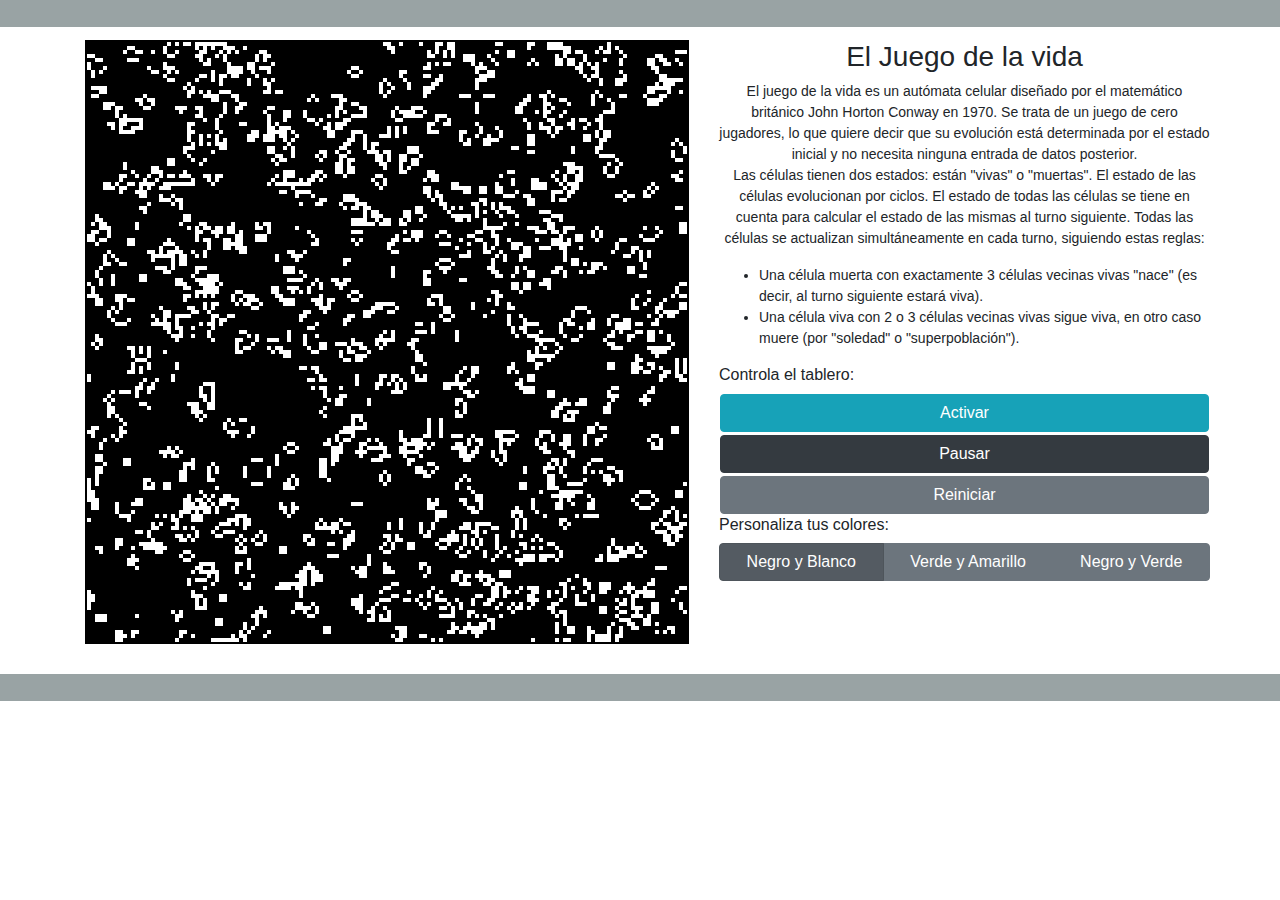
==== index.html @ 7025881b "Rename juego-de-la-vida.html to index.html" ====
<html>

<head>
    <title>El Juego de la Vida</title>
    <!-- Required meta tags -->
    <meta charset="utf-8">
    <meta name="viewport" content="width=device-width, initial-scale=1, shrink-to-fit=no">

    <!-- Bootstrap CSS -->
    <link rel="stylesheet" href="css/styles.css">
    <link rel="stylesheet" href="https://stackpath.bootstrapcdn.com/bootstrap/4.4.1/css/bootstrap.min.css" integrity="sha384-Vkoo8x4CGsO3+Hhxv8T/Q5PaXtkKtu6ug5TOeNV6gBiFeWPGFN9MuhOf23Q9Ifjh" crossorigin="anonymous">

    <!-- Script Del Juego -->
    <script src='js/classAgente.js'></script>
    <script src='js/juego.js'></script>
</head>

<body onload='inicializa();'>
    <div id="margenUp" class="margen">

    </div>
    <div class="container" style="margin-top: 1%;">
        <div class="row">
            <div class="col-md">
                <canvas id='canvas' style='border:2px solid #000000;'></canvas>
            </div>

            <div class="col-md" id="columna-input" style="margin-left: 15px;">
                <div>
                    <h3 style="text-align: center;">El Juego de la vida</h3>
                </div>
                <div class="row" id="texto-informativo" style="font-size: 14;">
                    <p>El juego de la vida es un autómata celular diseñado por el matemático británico John Horton Conway en 1970. Se trata de un juego de cero jugadores, lo que quiere decir que su evolución está determinada por el estado inicial y no necesita ninguna entrada de datos posterior.
                        <br> Las células tienen dos estados: están "vivas" o "muertas". El estado de las células evolucionan por ciclos. El estado de todas las células se tiene en cuenta para calcular el estado de las mismas al turno siguiente. Todas las células se actualizan simultáneamente en cada turno, siguiendo estas reglas:</p>
                    <ul>
                        <li>Una célula muerta con exactamente 3 células vecinas vivas "nace" (es decir, al turno siguiente estará viva).</li>
                        <li>Una célula viva con 2 o 3 células vecinas vivas sigue viva, en otro caso muere (por "soledad" o "superpoblación").</li>
                    </ul>

                </div>
                <div class="row">
                    <div>
                        <h6>Controla el tablero: </h6></div>
                    <button type="button" class="btn btn-info btn-block" style="margin: 0.3%;" onclick="activar()">Activar</button>
                    <button type="button" class="btn btn-dark btn-block" style="margin: 0.3%;" onclick="pausar()">Pausar</button>
                    <button type="button" class="btn btn-secondary btn-block" style="margin: 0.3%;" onclick="reiniciar()">Reiniciar</button>
                </div>

                <div class="row">
                    <h6>Personaliza tus colores: </h6>
                    <div class="btn-group btn-group-toggle btn-block" data-toggle="buttons">
                        <label class="btn btn-secondary active">
                            <input type="radio" onclick="colorOpcionUno()" checked>Negro y Blanco
                        </label>
                        <label class="btn btn-secondary">
                            <input type="radio" onclick="colorOpcionDos()">Verde y Amarillo
                        </label>
                        <label class="btn btn-secondary">
                            <input type="radio" onclick="colorOpcionTres()">Negro y Verde
                        </label>
                    </div>
                </div>
            </div>
        </div>
        </div>  
        </div>
        <div id="margenDown" class="margen" style="position: fix; bottom: 0; margin-top: 30px;">
        </div>
        

        <!-- Optional JavaScript -->
        <!-- jQuery first, then Popper.js, then Bootstrap JS -->
        <script src="https://code.jquery.com/jquery-3.4.1.slim.min.js" integrity="sha384-J6qa4849blE2+poT4WnyKhv5vZF5SrPo0iEjwBvKU7imGFAV0wwj1yYfoRSJoZ+n" crossorigin="anonymous"></script>
        <script src="https://cdn.jsdelivr.net/npm/popper.js@1.16.0/dist/umd/popper.min.js" integrity="sha384-Q6E9RHvbIyZFJoft+2mJbHaEWldlvI9IOYy5n3zV9zzTtmI3UksdQRVvoxMfooAo" crossorigin="anonymous"></script>
        <script src="https://stackpath.bootstrapcdn.com/bootstrap/4.4.1/js/bootstrap.min.js" integrity="sha384-wfSDF2E50Y2D1uUdj0O3uMBJnjuUD4Ih7YwaYd1iqfktj0Uod8GCExl3Og8ifwB6" crossorigin="anonymous"></script>
</body>

</html>
---- css/styles.css ----
@media(min-width: 675px) and (max-width: 800px){
    #canvas{
    width: 100%;
    }
    #columna-input{
        margin-bottom: 3%;
    }
}

@media(max-width:675px){
    #canvas{
    width: 80%;
    }
    #columna-input{
        margin-top: 3%;
        margin-bottom: 3%;
    }
    #texto-informativo{
        margin-top: 1%;
    }
}

.margen{
    background-color:#99A3A4;
    height: 3%;
    width: cover;

}

p{
    text-align: center;
}
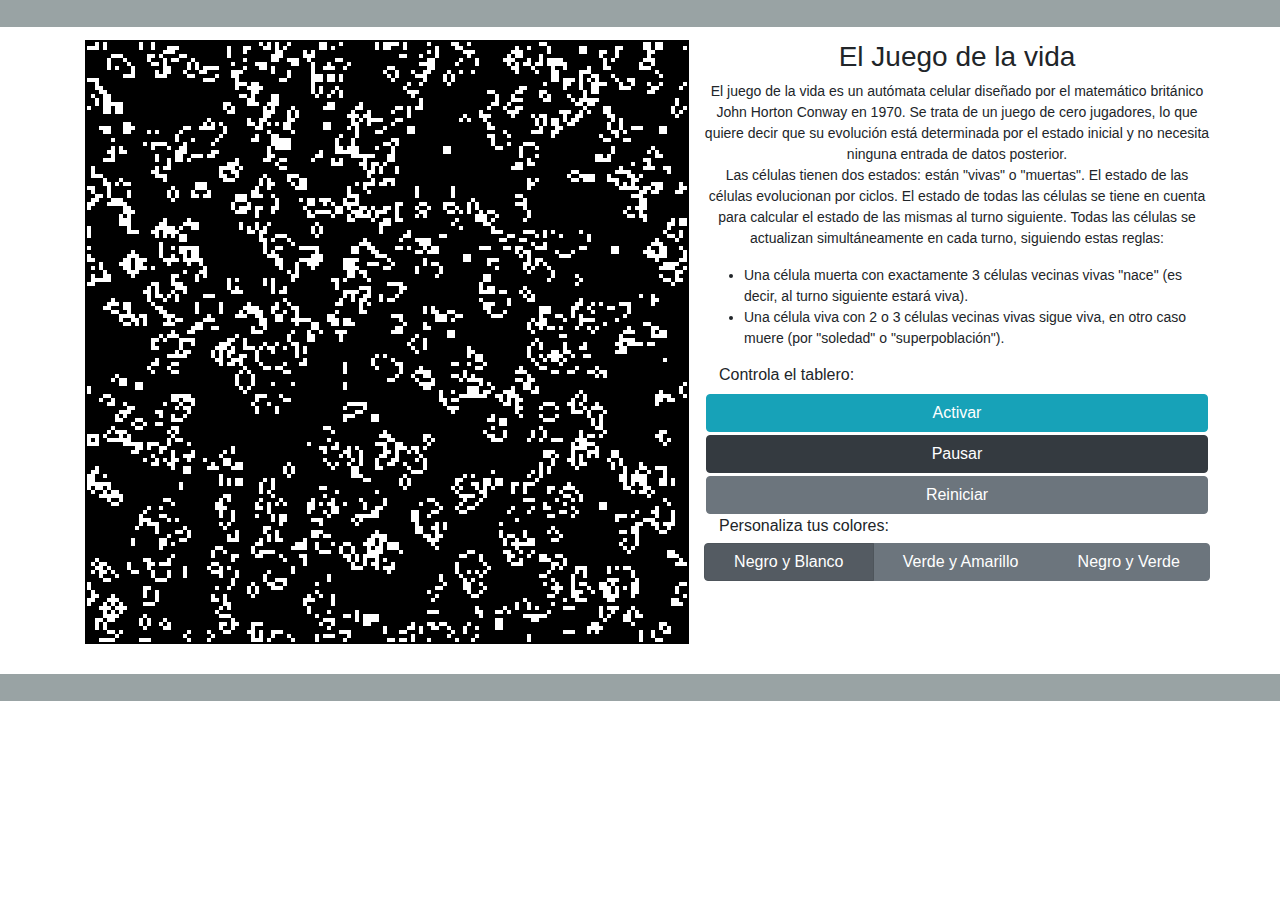
==== commit 305cce26: "Update index.html" ====
--- a/index.html
+++ b/index.html
@@ -8,7 +8,8 @@
 
     <!-- Bootstrap CSS -->
     <link rel="stylesheet" href="css/styles.css">
-    <link rel="stylesheet" href="https://stackpath.bootstrapcdn.com/bootstrap/4.4.1/css/bootstrap.min.css" integrity="sha384-Vkoo8x4CGsO3+Hhxv8T/Q5PaXtkKtu6ug5TOeNV6gBiFeWPGFN9MuhOf23Q9Ifjh" crossorigin="anonymous">
+    <link rel="stylesheet" href="https://stackpath.bootstrapcdn.com/bootstrap/4.4.1/css/bootstrap.min.css"
+        integrity="sha384-Vkoo8x4CGsO3+Hhxv8T/Q5PaXtkKtu6ug5TOeNV6gBiFeWPGFN9MuhOf23Q9Ifjh" crossorigin="anonymous">
 
     <!-- Script Del Juego -->
     <script src='js/classAgente.js'></script>
@@ -16,38 +17,50 @@
 </head>
 
 <body onload='inicializa();'>
-    <div id="margenUp" class="margen">
+    <div id="margenUp" class="margen"></div>
 
-    </div>
     <div class="container" style="margin-top: 1%;">
         <div class="row">
             <div class="col-md">
                 <canvas id='canvas' style='border:2px solid #000000;'></canvas>
             </div>
 
-            <div class="col-md" id="columna-input" style="margin-left: 15px;">
+            <div class="col-md" id="columna-input">
                 <div>
                     <h3 style="text-align: center;">El Juego de la vida</h3>
                 </div>
                 <div class="row" id="texto-informativo" style="font-size: 14;">
-                    <p>El juego de la vida es un autómata celular diseñado por el matemático británico John Horton Conway en 1970. Se trata de un juego de cero jugadores, lo que quiere decir que su evolución está determinada por el estado inicial y no necesita ninguna entrada de datos posterior.
-                        <br> Las células tienen dos estados: están "vivas" o "muertas". El estado de las células evolucionan por ciclos. El estado de todas las células se tiene en cuenta para calcular el estado de las mismas al turno siguiente. Todas las células se actualizan simultáneamente en cada turno, siguiendo estas reglas:</p>
+                    <p>El juego de la vida es un autómata celular diseñado por el matemático británico John Horton
+                        Conway en 1970. Se trata de un juego de cero jugadores, lo que quiere decir que su evolución
+                        está determinada por el estado inicial y no necesita ninguna entrada de datos posterior.
+                        <br> Las células tienen dos estados: están "vivas" o "muertas". El estado de las células
+                        evolucionan por ciclos. El estado de todas las células se tiene en cuenta para calcular el
+                        estado de las mismas al turno siguiente. Todas las células se actualizan simultáneamente en cada
+                        turno, siguiendo estas reglas:</p>
                     <ul>
-                        <li>Una célula muerta con exactamente 3 células vecinas vivas "nace" (es decir, al turno siguiente estará viva).</li>
-                        <li>Una célula viva con 2 o 3 células vecinas vivas sigue viva, en otro caso muere (por "soledad" o "superpoblación").</li>
+                        <li>Una célula muerta con exactamente 3 células vecinas vivas "nace" (es decir, al turno
+                            siguiente estará viva).</li>
+                        <li>Una célula viva con 2 o 3 células vecinas vivas sigue viva, en otro caso muere (por
+                            "soledad" o "superpoblación").</li>
                     </ul>
 
                 </div>
+                <div>
+                    <h6>Controla el tablero: </h6>
+                </div>
                 <div class="row">
-                    <div>
-                        <h6>Controla el tablero: </h6></div>
-                    <button type="button" class="btn btn-info btn-block" style="margin: 0.3%;" onclick="activar()">Activar</button>
-                    <button type="button" class="btn btn-dark btn-block" style="margin: 0.3%;" onclick="pausar()">Pausar</button>
-                    <button type="button" class="btn btn-secondary btn-block" style="margin: 0.3%;" onclick="reiniciar()">Reiniciar</button>
+                    <button type="button" class="btn btn-info btn-block" style="margin: 0.3%;"
+                        onclick="activar()">Activar</button>
+                    <button type="button" class="btn btn-dark btn-block" style="margin: 0.3%;"
+                        onclick="pausar()">Pausar</button>
+                    <button type="button" class="btn btn-secondary btn-block" style="margin: 0.3%;"
+                        onclick="reiniciar()">Reiniciar</button>
                 </div>
 
+                <div>
+                    <h6>Personaliza tus colores: </h6>
+                </div>
                 <div class="row">
-                    <h6>Personaliza tus colores: </h6>
                     <div class="btn-group btn-group-toggle btn-block" data-toggle="buttons">
                         <label class="btn btn-secondary active">
                             <input type="radio" onclick="colorOpcionUno()" checked>Negro y Blanco
@@ -62,17 +75,24 @@
                 </div>
             </div>
         </div>
-        </div>  
-        </div>
-        <div id="margenDown" class="margen" style="position: fix; bottom: 0; margin-top: 30px;">
-        </div>
-        
+    </div>
 
-        <!-- Optional JavaScript -->
-        <!-- jQuery first, then Popper.js, then Bootstrap JS -->
-        <script src="https://code.jquery.com/jquery-3.4.1.slim.min.js" integrity="sha384-J6qa4849blE2+poT4WnyKhv5vZF5SrPo0iEjwBvKU7imGFAV0wwj1yYfoRSJoZ+n" crossorigin="anonymous"></script>
-        <script src="https://cdn.jsdelivr.net/npm/popper.js@1.16.0/dist/umd/popper.min.js" integrity="sha384-Q6E9RHvbIyZFJoft+2mJbHaEWldlvI9IOYy5n3zV9zzTtmI3UksdQRVvoxMfooAo" crossorigin="anonymous"></script>
-        <script src="https://stackpath.bootstrapcdn.com/bootstrap/4.4.1/js/bootstrap.min.js" integrity="sha384-wfSDF2E50Y2D1uUdj0O3uMBJnjuUD4Ih7YwaYd1iqfktj0Uod8GCExl3Og8ifwB6" crossorigin="anonymous"></script>
+    <div id="margenDown" class="margen" style="position: fix; bottom: 0; margin-top: 30px;"></div>
+
+
+
+
+    <!-- Optional JavaScript -->
+    <!-- jQuery first, then Popper.js, then Bootstrap JS -->
+    <script src="https://code.jquery.com/jquery-3.4.1.slim.min.js"
+        integrity="sha384-J6qa4849blE2+poT4WnyKhv5vZF5SrPo0iEjwBvKU7imGFAV0wwj1yYfoRSJoZ+n"
+        crossorigin="anonymous"></script>
+    <script src="https://cdn.jsdelivr.net/npm/popper.js@1.16.0/dist/umd/popper.min.js"
+        integrity="sha384-Q6E9RHvbIyZFJoft+2mJbHaEWldlvI9IOYy5n3zV9zzTtmI3UksdQRVvoxMfooAo"
+        crossorigin="anonymous"></script>
+    <script src="https://stackpath.bootstrapcdn.com/bootstrap/4.4.1/js/bootstrap.min.js"
+        integrity="sha384-wfSDF2E50Y2D1uUdj0O3uMBJnjuUD4Ih7YwaYd1iqfktj0Uod8GCExl3Og8ifwB6"
+        crossorigin="anonymous"></script>
 </body>
 
 </html>
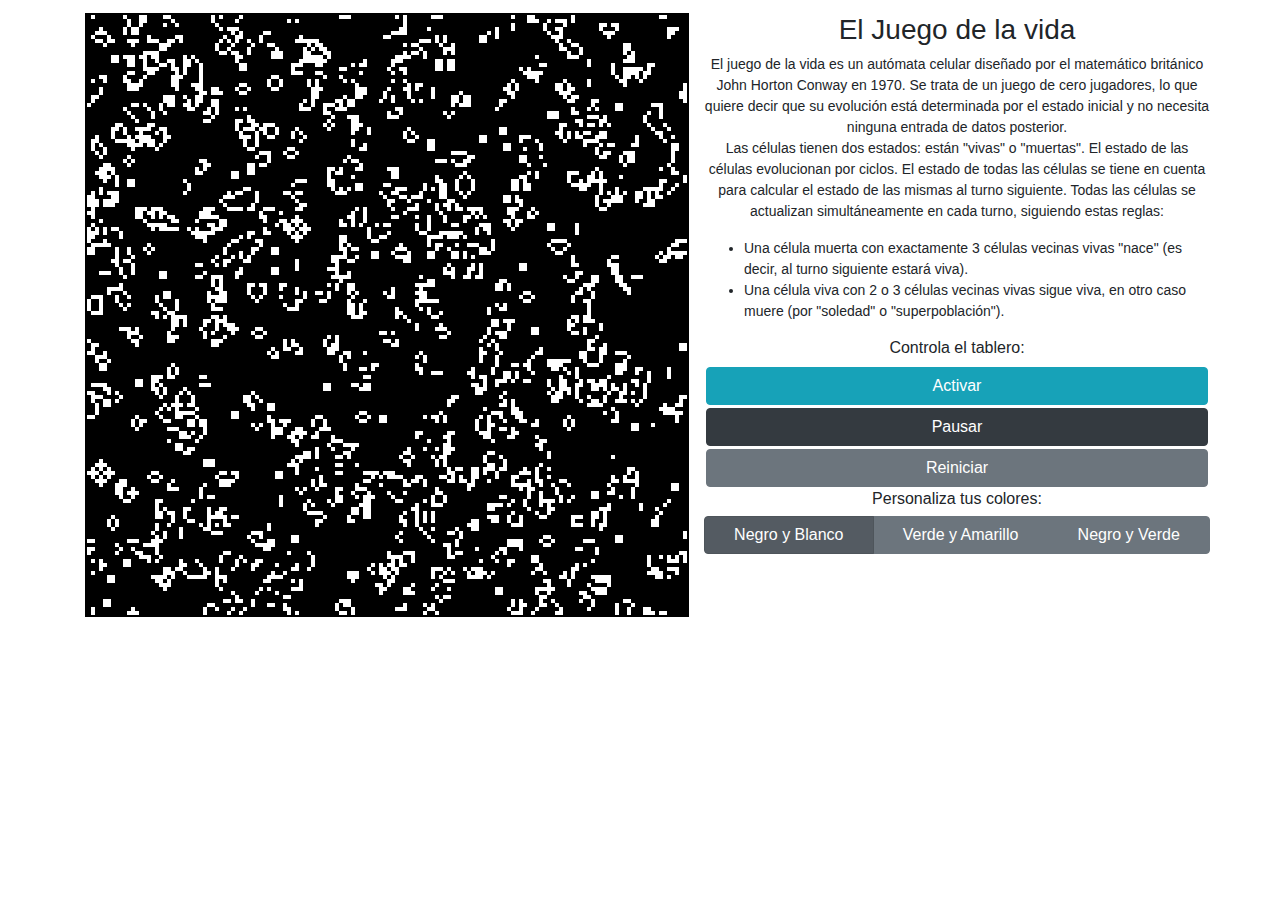
==== commit e789110a: "Update index.html" ====
--- a/index.html
+++ b/index.html
@@ -1,4 +1,5 @@
-<html>
+<!DOCTYPE html>
+<html lang="es">
 
 <head>
     <title>El Juego de la Vida</title>
@@ -8,28 +9,33 @@
 
     <!-- Bootstrap CSS -->
     <link rel="stylesheet" href="css/styles.css">
-    <link rel="stylesheet" href="https://stackpath.bootstrapcdn.com/bootstrap/4.4.1/css/bootstrap.min.css"
-        integrity="sha384-Vkoo8x4CGsO3+Hhxv8T/Q5PaXtkKtu6ug5TOeNV6gBiFeWPGFN9MuhOf23Q9Ifjh" crossorigin="anonymous">
+    <link rel="stylesheet" href="https://stackpath.bootstrapcdn.com/bootstrap/4.4.1/css/bootstrap.min.css" integrity="sha384-Vkoo8x4CGsO3+Hhxv8T/Q5PaXtkKtu6ug5TOeNV6gBiFeWPGFN9MuhOf23Q9Ifjh" crossorigin="anonymous">
 
     <!-- Script Del Juego -->
     <script src='js/classAgente.js'></script>
     <script src='js/juego.js'></script>
+
 </head>
 
 <body onload='inicializa();'>
+
+
     <div id="margenUp" class="margen"></div>
 
     <div class="container" style="margin-top: 1%;">
         <div class="row">
-            <div class="col-md">
+
+            <!-- Columna canvas -->
+            <div class="col-md" id="columna-canvas">
                 <canvas id='canvas' style='border:2px solid #000000;'></canvas>
             </div>
 
+            <!-- Columna Input -->
             <div class="col-md" id="columna-input">
-                <div>
-                    <h3 style="text-align: center;">El Juego de la vida</h3>
-                </div>
-                <div class="row" id="texto-informativo" style="font-size: 14;">
+
+                <!-- Texto -->
+                <h3 style="text-align: center;">El Juego de la vida</h3>
+                <div class="row" id="texto-informativo" style="font-size: 14px;">
                     <p>El juego de la vida es un autómata celular diseñado por el matemático británico John Horton
                         Conway en 1970. Se trata de un juego de cero jugadores, lo que quiere decir que su evolución
                         está determinada por el estado inicial y no necesita ninguna entrada de datos posterior.
@@ -43,12 +49,11 @@
                         <li>Una célula viva con 2 o 3 células vecinas vivas sigue viva, en otro caso muere (por
                             "soledad" o "superpoblación").</li>
                     </ul>
+                </div>
 
-                </div>
-                <div>
-                    <h6>Controla el tablero: </h6>
-                </div>
-                <div class="row">
+                <!-- Botones Contoladores -->
+                <h6>Controla el tablero: </h6>
+                <div class="row" id="botones-control">
                     <button type="button" class="btn btn-info btn-block" style="margin: 0.3%;"
                         onclick="activar()">Activar</button>
                     <button type="button" class="btn btn-dark btn-block" style="margin: 0.3%;"
@@ -57,10 +62,9 @@
                         onclick="reiniciar()">Reiniciar</button>
                 </div>
 
-                <div>
-                    <h6>Personaliza tus colores: </h6>
-                </div>
-                <div class="row">
+                <!-- Botones Contoladores 2 -->
+                <h6>Personaliza tus colores: </h6>
+                <div class="row" id="botones-color">
                     <div class="btn-group btn-group-toggle btn-block" data-toggle="buttons">
                         <label class="btn btn-secondary active">
                             <input type="radio" onclick="colorOpcionUno()" checked>Negro y Blanco
@@ -73,14 +77,21 @@
                         </label>
                     </div>
                 </div>
+
+
+            <!-- Columna-input -->
             </div>
+        <!-- Container row -->
         </div>
+    <!-- Container -->
     </div>
-
-    <div id="margenDown" class="margen" style="position: fix; bottom: 0; margin-top: 30px;"></div>
 
 
 
+    <!-- Footer -->
+    <footer class="page-footer" id="margenDown">
+    </footer>
+    <!-- Footer -->
 
     <!-- Optional JavaScript -->
     <!-- jQuery first, then Popper.js, then Bootstrap JS -->
@@ -93,6 +104,7 @@
     <script src="https://stackpath.bootstrapcdn.com/bootstrap/4.4.1/js/bootstrap.min.js"
         integrity="sha384-wfSDF2E50Y2D1uUdj0O3uMBJnjuUD4Ih7YwaYd1iqfktj0Uod8GCExl3Og8ifwB6"
         crossorigin="anonymous"></script>
+
 </body>
 
 </html>
--- a/css/styles.css
+++ b/css/styles.css
@@ -29,6 +29,18 @@
 
 p{
     text-align: center;
+    margin: auto;
+    display: block;
+
 }
 
- 
+canvas {
+    padding: 0;
+    margin: auto;
+    display: block;
+}
+
+h6 {
+    text-align:center;
+
+}
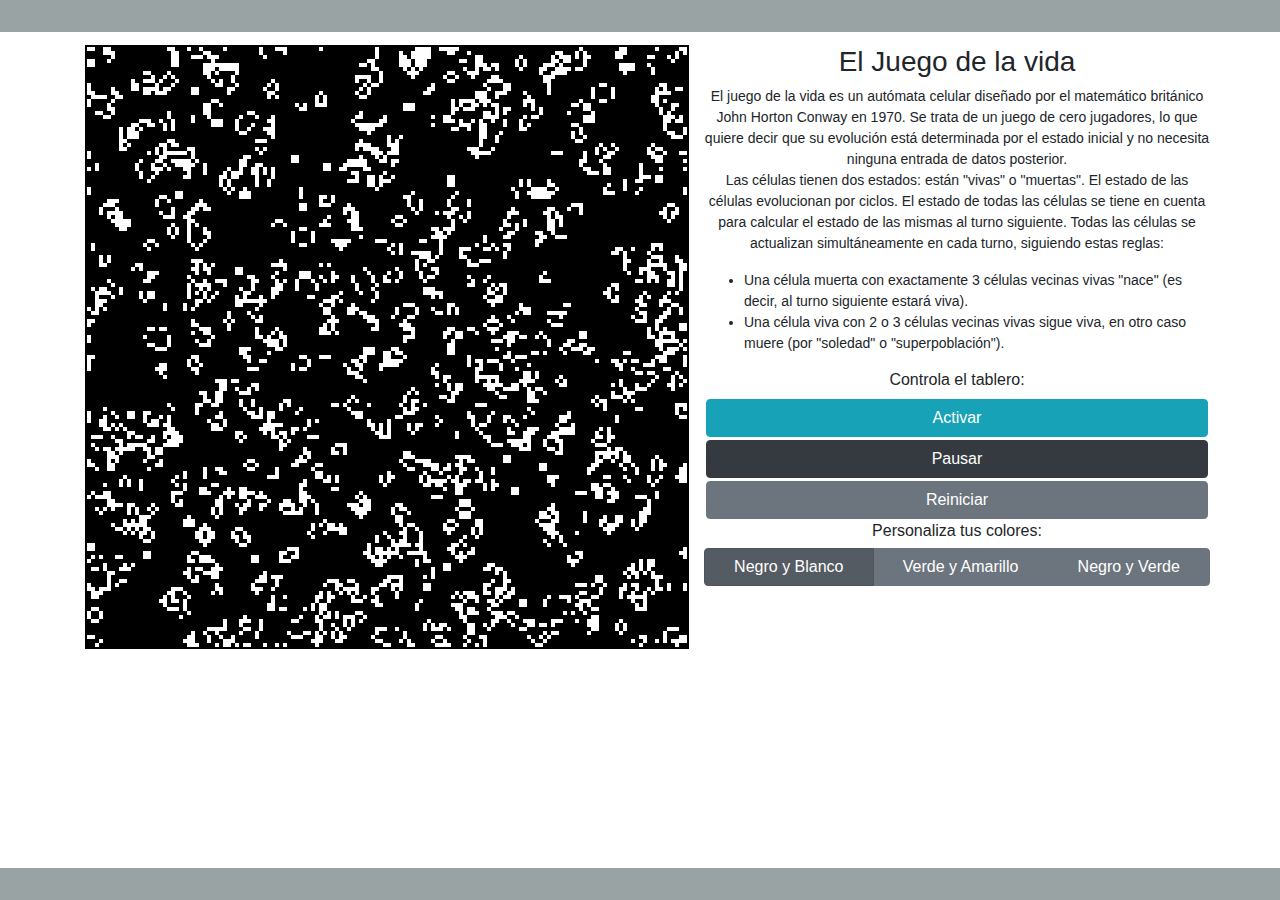
==== commit a9761b72: "Update index.html" ====
--- a/index.html
+++ b/index.html
@@ -54,11 +54,11 @@
                 <!-- Botones Contoladores -->
                 <h6>Controla el tablero: </h6>
                 <div class="row" id="botones-control">
-                    <button type="button" class="btn btn-info btn-block" style="margin: 0.3%;"
+                    <button type="button" id="btn-activar" class="btn btn-info btn-block" style="margin: 0.3%;"
                         onclick="activar()">Activar</button>
-                    <button type="button" class="btn btn-dark btn-block" style="margin: 0.3%;"
+                    <button type="button" id="btn-pausar" class="btn btn-dark btn-block" style="margin: 0.3%;"
                         onclick="pausar()">Pausar</button>
-                    <button type="button" class="btn btn-secondary btn-block" style="margin: 0.3%;"
+                    <button type="button" id="btn-reiniciar" class="btn btn-secondary btn-block" style="margin: 0.3%;"
                         onclick="reiniciar()">Reiniciar</button>
                 </div>
 
@@ -66,13 +66,13 @@
                 <h6>Personaliza tus colores: </h6>
                 <div class="row" id="botones-color">
                     <div class="btn-group btn-group-toggle btn-block" data-toggle="buttons">
-                        <label class="btn btn-secondary active">
+                        <label class="btn btn-secondary active" id="btn-1">
                             <input type="radio" onclick="colorOpcionUno()" checked>Negro y Blanco
                         </label>
-                        <label class="btn btn-secondary">
+                        <label class="btn btn-secondary" id="btn-2">
                             <input type="radio" onclick="colorOpcionDos()">Verde y Amarillo
                         </label>
-                        <label class="btn btn-secondary">
+                        <label class="btn btn-secondary" id="btn-3">
                             <input type="radio" onclick="colorOpcionTres()">Negro y Verde
                         </label>
                     </div>
--- a/css/styles.css
+++ b/css/styles.css
@@ -1,4 +1,4 @@
-@media(min-width: 675px) and (max-width: 800px){
+@media(min-width: 675px) and (max-width: 860px){
     #canvas{
     width: 100%;
     }
@@ -9,21 +9,25 @@
 
 @media(max-width:675px){
     #canvas{
-    width: 80%;
+    width: 85%;
     }
-    #columna-input{
-        margin-top: 3%;
-        margin-bottom: 3%;
+
+    #columna-canvas {
+        margin-top: 2%;
+    }
+    #columna-input {
+        margin: 4% 4% 4% 4%;
+
     }
     #texto-informativo{
         margin-top: 1%;
     }
+
 }
 
 .margen{
     background-color:#99A3A4;
-    height: 3%;
-    width: cover;
+    height: 2rem;
 
 }
 
@@ -38,9 +42,23 @@
     padding: 0;
     margin: auto;
     display: block;
+
 }
 
 h6 {
     text-align:center;
 
 }
+
+footer {
+    background-color:#99A3A4;
+    width: 100%;
+    bottom: 0;
+    height: 2rem; 
+    position: fixed;
+
+  }
+
+#botones-color {
+    margin-bottom: 30px;
+}
